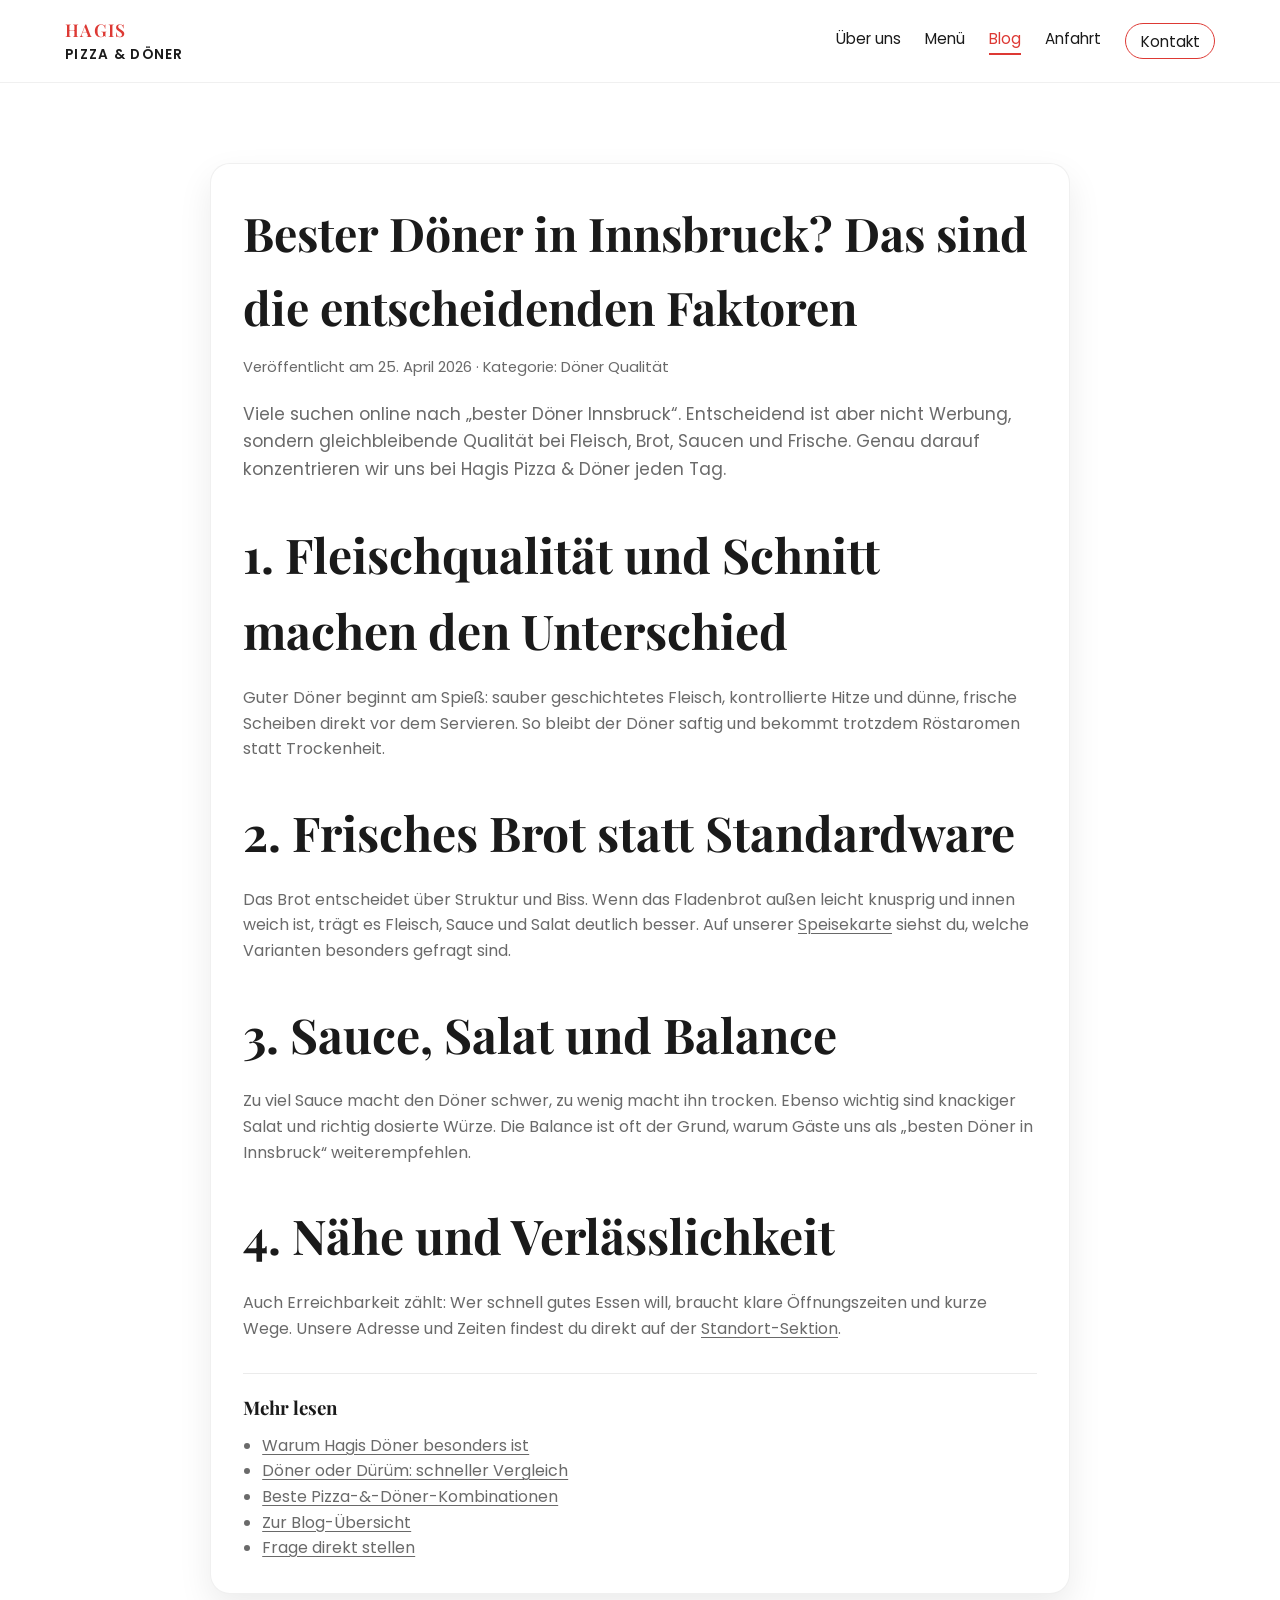
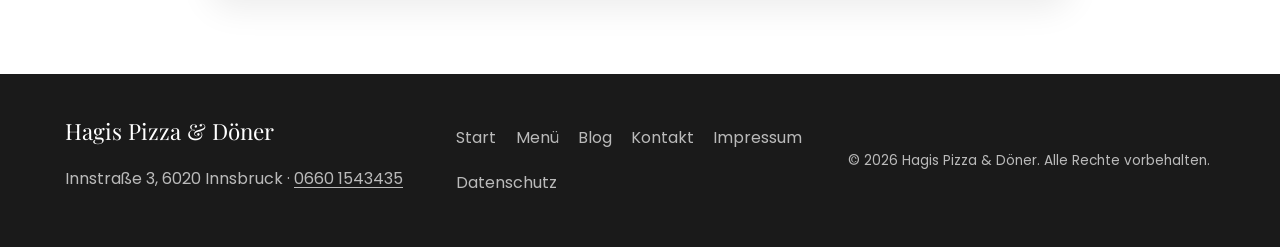
==== blog-bester-doener-innsbruck.html @ ea9c033f "blog adding" ====
<!DOCTYPE html>
<html lang="de">
<head>
    <meta charset="UTF-8">
    <meta name="viewport" content="width=device-width, initial-scale=1.0">
    <title>Bester Döner in Innsbruck? Darauf kommt es an | Hagis Blog</title>
    <meta name="description" content="Bester Döner in Innsbruck: Die wichtigsten Qualitätskriterien und warum viele Gäste Hagis Pizza &amp; Döner empfehlen.">
    <!-- Google tag (gtag.js) -->
    <script async src="https://www.googletagmanager.com/gtag/js?id=G-CBM5F1KNLP"></script>
    <script>
      window.dataLayer = window.dataLayer || [];
      function gtag(){dataLayer.push(arguments);}
      gtag('js', new Date());

      gtag('config', 'G-CBM5F1KNLP');
    </script>
    <script>
      document.documentElement.classList.add('js');
    </script>
    <link rel="preconnect" href="https://fonts.googleapis.com">
    <link rel="preconnect" href="https://fonts.gstatic.com" crossorigin>
    <link href="https://fonts.googleapis.com/css2?family=Playfair+Display:wght@500;700&family=Poppins:wght@300;400;500;600&display=swap" rel="stylesheet">
    <link rel="stylesheet" href="styles.css">
    <link rel="icon" type="image/svg+xml" href="favicon.svg">
    <script defer src="script.js"></script>
</head>
<body class="blog-page">
    <header class="site-header">
        <div class="container nav-wrapper">
            <a class="brand" href="index.html#hero">
                <span class="brand-primary">Hagis</span>
                <span class="brand-secondary">Pizza &amp; Döner</span>
            </a>
            <button class="nav-toggle" aria-label="Navigation umschalten" aria-expanded="false" aria-controls="primary-navigation">
                <span></span><span></span><span></span>
            </button>
            <nav id="primary-navigation" class="site-nav" aria-label="Hauptnavigation">
                <a href="index.html#about">Über uns</a>
                <a href="menu.html">Menü</a>
                <a href="blog.html" data-page="blog">Blog</a>
                <a href="index.html#location">Anfahrt</a>
                <a href="index.html#contact" class="nav-cta">Kontakt</a>
            </nav>
        </div>
    </header>

    <main>
        <section class="section">
            <div class="container">
                <article class="blog-article" data-reveal>
                    <h1>Bester Döner in Innsbruck? Das sind die entscheidenden Faktoren</h1>
                    <p class="blog-meta">Veröffentlicht am 25. April 2026 · Kategorie: Döner Qualität</p>
                    <p class="blog-lead">
                        Viele suchen online nach „bester Döner Innsbruck“. Entscheidend ist aber nicht Werbung,
                        sondern gleichbleibende Qualität bei Fleisch, Brot, Saucen und Frische. Genau darauf
                        konzentrieren wir uns bei Hagis Pizza &amp; Döner jeden Tag.
                    </p>

                    <h2>1. Fleischqualität und Schnitt machen den Unterschied</h2>
                    <p>
                        Guter Döner beginnt am Spieß: sauber geschichtetes Fleisch, kontrollierte Hitze und
                        dünne, frische Scheiben direkt vor dem Servieren. So bleibt der Döner saftig und bekommt
                        trotzdem Röstaromen statt Trockenheit.
                    </p>

                    <h2>2. Frisches Brot statt Standardware</h2>
                    <p>
                        Das Brot entscheidet über Struktur und Biss. Wenn das Fladenbrot außen leicht knusprig und
                        innen weich ist, trägt es Fleisch, Sauce und Salat deutlich besser. Auf unserer
                        <a href="menu.html">Speisekarte</a> siehst du, welche Varianten besonders gefragt sind.
                    </p>

                    <h2>3. Sauce, Salat und Balance</h2>
                    <p>
                        Zu viel Sauce macht den Döner schwer, zu wenig macht ihn trocken. Ebenso wichtig sind
                        knackiger Salat und richtig dosierte Würze. Die Balance ist oft der Grund, warum Gäste
                        uns als „besten Döner in Innsbruck“ weiterempfehlen.
                    </p>

                    <h2>4. Nähe und Verlässlichkeit</h2>
                    <p>
                        Auch Erreichbarkeit zählt: Wer schnell gutes Essen will, braucht klare Öffnungszeiten und
                        kurze Wege. Unsere Adresse und Zeiten findest du direkt auf der
                        <a href="index.html#location">Standort-Sektion</a>.
                    </p>

                    <div class="blog-inline-links">
                        <h3>Mehr lesen</h3>
                        <ul>
                            <li><a href="blog-warum-hagis-doener-besonders-ist.html">Warum Hagis Döner besonders ist</a></li>
                            <li><a href="blog-doener-oder-dueruem.html">Döner oder Dürüm: schneller Vergleich</a></li>
                            <li><a href="blog-pizza-doener-kombination.html">Beste Pizza-&amp;-Döner-Kombinationen</a></li>
                            <li><a href="blog.html">Zur Blog-Übersicht</a></li>
                            <li><a href="index.html#contact">Frage direkt stellen</a></li>
                        </ul>
                    </div>
                </article>
            </div>
        </section>
    </main>

    <footer class="site-footer">
        <div class="container footer-grid">
            <div>
                <p class="brand-footer">Hagis Pizza &amp; Döner</p>
                <p>Innstraße 3, 6020 Innsbruck · <a href="tel:+436601543435">0660 1543435</a></p>
            </div>
            <div class="footer-links">
                <a href="index.html#hero">Start</a>
                <a href="menu.html">Menü</a>
                <a href="blog.html">Blog</a>
                <a href="index.html#contact">Kontakt</a>
                <a href="impressum.html">Impressum</a>
                <a href="datenschutz.html">Datenschutz</a>
            </div>
            <div class="footer-meta">
                <p>© <span id="current-year"></span> Hagis Pizza &amp; Döner. Alle Rechte vorbehalten.</p>
            </div>
        </div>
    </footer>
</body>
</html>
---- styles.css ----
:root {
    --color-primary: #dd3934;
    --color-secondary: #f2b632;
    --color-dark: #1a1a1a;
    --color-neutral: #f5f3ef;
    --color-light: #ffffff;
    --color-muted: rgba(26, 26, 26, 0.65);
    --font-heading: "Playfair Display", serif;
    --font-body: "Poppins", sans-serif;
    --max-width: 1150px;
    scroll-behavior: smooth;
}

*,
*::before,
*::after {
    box-sizing: border-box;
}

body {
    margin: 0;
    font-family: var(--font-body);
    color: var(--color-dark);
    background-color: var(--color-light);
    line-height: 1.6;
}

img {
    max-width: 100%;
    display: block;
    height: auto;
    border-radius: 14px;
}

a {
    color: inherit;
    text-decoration: underline;
    text-underline-offset: 0.18em;
    text-decoration-thickness: 1.2px;
}

a:hover,
a:focus-visible {
    text-decoration-thickness: 2px;
}

:focus-visible {
    outline: 2px solid var(--color-secondary);
    outline-offset: 2px;
}

.brand,
.site-nav a,
.btn,
.menu-chip,
.contact-tile,
.footer-links a {
    text-decoration: none;
}

.container {
    width: min(92%, var(--max-width));
    margin: 0 auto;
}

.site-header {
    position: sticky;
    top: 0;
    z-index: 1000;
    background: rgba(255, 255, 255, 0.9);
    backdrop-filter: blur(12px);
    border-bottom: 1px solid rgba(0, 0, 0, 0.06);
}

.nav-wrapper {
    display: flex;
    align-items: center;
    justify-content: space-between;
    padding: 1rem 0;
}

.brand {
    display: flex;
    flex-direction: column;
    letter-spacing: 0.08em;
    font-weight: 600;
    text-transform: uppercase;
}

.brand-primary {
    font-size: 1.1rem;
    color: var(--color-primary);
    font-family: var(--font-heading);
}

.brand-secondary {
    font-size: 0.85rem;
    color: var(--color-dark);
}

.site-nav {
    display: flex;
    align-items: center;
    gap: 1.5rem;
    font-size: 0.95rem;
}

.site-nav a {
    position: relative;
    padding-bottom: 0.2rem;
}

.site-nav a::after {
    content: "";
    position: absolute;
    bottom: 0;
    left: 0;
    width: 100%;
    height: 2px;
    background: var(--color-primary);
    transform: scaleX(0);
    transform-origin: left;
    transition: transform 0.3s ease;
}

.site-nav a:hover::after,
.site-nav a:focus-visible::after {
    transform: scaleX(1);
}

.nav-cta {
    padding: 0.4rem 0.9rem;
    border: 1px solid var(--color-primary);
    border-radius: 999px;
    transition: background 0.3s ease, color 0.3s ease;
}

.nav-cta:hover,
.nav-cta:focus-visible {
    background: var(--color-primary);
    color: var(--color-light);
}

.nav-toggle {
    display: none;
    flex-direction: column;
    gap: 0.35rem;
    background: none;
    border: none;
    padding: 0.2rem;
    cursor: pointer;
}

.nav-toggle span {
    width: 1.5rem;
    height: 2px;
    background: var(--color-dark);
    transition: transform 0.3s ease, opacity 0.3s ease;
}

.nav-toggle.is-active span:nth-child(1) {
    transform: translateY(6px) rotate(45deg);
}

.nav-toggle.is-active span:nth-child(2) {
    opacity: 0;
}

.nav-toggle.is-active span:nth-child(3) {
    transform: translateY(-6px) rotate(-45deg);
}

.hero {
    position: relative;
    min-height: 90vh;
    display: flex;
    align-items: center;
    color: var(--color-light);
    background: linear-gradient(120deg, rgba(0, 0, 0, 0.5), rgba(221, 57, 52, 0.55)), url("https://images.unsplash.com/photo-1513104890138-7c749659a591?auto=format&fit=crop&w=1600&q=80") center/cover no-repeat;
}

.hero-overlay {
    position: absolute;
    inset: 0;
    background: radial-gradient(circle at 20% 20%, rgba(242, 182, 50, 0.35), transparent 45%), radial-gradient(circle at 80% 50%, rgba(0, 0, 0, 0.45), transparent 55%);
    z-index: 0;
}

.hero-content {
    position: relative;
    z-index: 1;
    max-width: 600px;
    padding: 7rem 0 6rem;
}

.hero-eyebrow {
    letter-spacing: 0.2em;
    text-transform: uppercase;
    font-size: 0.8rem;
    margin-bottom: 1.5rem;
    color: rgba(255, 255, 255, 0.8);
}

.hero h1 {
    font-family: var(--font-heading);
    font-size: clamp(2.8rem, 5vw, 4rem);
    line-height: 1.15;
    margin-bottom: 1.2rem;
}

.hero-subtitle {
    font-size: 1.05rem;
    margin-bottom: 2.2rem;
    color: rgba(255, 255, 255, 0.85);
}

.hero-actions {
    display: flex;
    flex-wrap: wrap;
    gap: 1rem;
}

.hero--menu {
    min-height: 70vh;
    background: linear-gradient(120deg, rgba(0, 0, 0, 0.55), rgba(221, 57, 52, 0.5)), url("https://images.unsplash.com/photo-1470337458703-46ad1756a187?auto=format&fit=crop&w=1600&q=80") center/cover no-repeat;
}

.btn {
    display: inline-flex;
    align-items: center;
    justify-content: center;
    font-weight: 600;
    border-radius: 999px;
    padding: 0.85rem 1.8rem;
    transition: transform 0.25s ease, box-shadow 0.25s ease, background 0.25s ease;
    cursor: pointer;
}

.btn-primary {
    background: var(--color-primary);
    color: var(--color-light);
    box-shadow: 0 16px 32px rgba(221, 57, 52, 0.28);
}

.btn-primary:hover,
.btn-primary:focus-visible {
    transform: translateY(-2px);
    box-shadow: 0 18px 36px rgba(221, 57, 52, 0.35);
}

.btn-secondary {
    background: rgba(255, 255, 255, 0.1);
    color: var(--color-light);
    border: 1px solid rgba(255, 255, 255, 0.4);
}

.btn-secondary:hover,
.btn-secondary:focus-visible {
    background: rgba(255, 255, 255, 0.2);
}

.btn-outline {
    border: 1px solid var(--color-primary);
    color: var(--color-primary);
    padding: 0.75rem 1.5rem;
}

.btn-outline:hover,
.btn-outline:focus-visible {
    background: var(--color-primary);
    color: var(--color-light);
}

.section {
    padding: 5rem 0;
}

[data-reveal] {
    opacity: 1;
    transform: none;
}

.js [data-reveal] {
    opacity: 0;
    transform: translateY(45px);
    transition: opacity 0.8s ease, transform 0.8s cubic-bezier(0.22, 0.61, 0.36, 1);
}

.js [data-reveal].is-visible {
    opacity: 1;
    transform: translateY(0);
}

.section h2 {
    font-family: var(--font-heading);
    font-size: clamp(2.2rem, 4vw, 3rem);
    margin-bottom: 1rem;
}

.section-intro {
    max-width: 620px;
    margin-bottom: 2.5rem;
    color: var(--color-muted);
}

.container.narrow {
    max-width: 720px;
    text-align: center;
}

.menu-page .site-nav a[data-page="menu"] {
    color: var(--color-primary);
}

.menu-page .site-nav a[data-page="menu"]::after {
    transform: scaleX(1);
}

.blog-page .site-nav a[data-page="blog"] {
    color: var(--color-primary);
}

.blog-page .site-nav a[data-page="blog"]::after {
    transform: scaleX(1);
}

.blog-teaser {
    background: linear-gradient(135deg, rgba(242, 182, 50, 0.1), rgba(221, 57, 52, 0.08));
}

.blog-grid {
    display: grid;
    gap: 1.5rem;
    grid-template-columns: repeat(auto-fit, minmax(240px, 1fr));
}

.blog-card {
    background: var(--color-light);
    border-radius: 18px;
    border: 1px solid rgba(0, 0, 0, 0.05);
    box-shadow: 0 12px 30px rgba(0, 0, 0, 0.08);
    padding: 1.5rem;
    display: grid;
    gap: 0.9rem;
    align-content: start;
}

.blog-card h2,
.blog-card h3 {
    margin: 0;
    font-family: var(--font-heading);
    font-size: 1.35rem;
    line-height: 1.25;
}

.blog-card p {
    margin: 0;
    color: var(--color-muted);
}

.blog-tag {
    margin: 0;
    font-size: 0.78rem;
    letter-spacing: 0.14em;
    text-transform: uppercase;
    color: var(--color-primary);
    font-weight: 600;
}

.blog-more-link {
    margin-top: 1.4rem;
    margin-bottom: 0;
    font-weight: 600;
}

.blog-hero {
    background: linear-gradient(135deg, rgba(26, 26, 26, 0.9), rgba(221, 57, 52, 0.84));
    color: var(--color-light);
    padding: 4rem 0 3.2rem;
}

.blog-hero h1 {
    margin: 0 0 0.9rem;
    font-family: var(--font-heading);
    font-size: clamp(2rem, 4vw, 3.2rem);
}

.blog-hero p {
    max-width: 760px;
    color: rgba(255, 255, 255, 0.86);
    margin: 0;
}

.blog-article {
    max-width: 860px;
    margin: 0 auto;
    background: var(--color-light);
    border: 1px solid rgba(0, 0, 0, 0.06);
    border-radius: 20px;
    box-shadow: 0 14px 34px rgba(0, 0, 0, 0.08);
    padding: 2rem;
}

.blog-article h1 {
    margin: 0;
    font-family: var(--font-heading);
    font-size: clamp(2rem, 4vw, 2.9rem);
}

.blog-meta {
    margin: 0.75rem 0 1.3rem;
    color: var(--color-muted);
    font-size: 0.92rem;
}

.blog-lead {
    font-size: 1.08rem;
    color: var(--color-dark);
}

.blog-article h2 {
    margin-top: 2rem;
    margin-bottom: 0.6rem;
    font-family: var(--font-heading);
}

.blog-article p,
.blog-article li {
    color: var(--color-muted);
}

.blog-article ul {
    margin: 0.8rem 0 0;
    padding-left: 1.2rem;
}

.blog-inline-links {
    margin-top: 2rem;
    padding-top: 1.2rem;
    border-top: 1px solid rgba(0, 0, 0, 0.08);
}

.blog-inline-links h3 {
    margin: 0 0 0.6rem;
    font-family: var(--font-heading);
}

.blog-inline-links ul {
    margin: 0;
}

.menu-controls {
    background: var(--color-light);
    border-bottom: 1px solid rgba(0, 0, 0, 0.05);
    padding: 2.5rem 0 0.5rem;
}

.menu-controls .container {
    display: flex;
    flex-direction: column;
    gap: 1.4rem;
}

.menu-search {
    position: relative;
    display: flex;
    align-items: center;
    background: var(--color-light);
    border: 1px solid rgba(0, 0, 0, 0.08);
    border-radius: 18px;
    padding: 0.75rem 1rem 0.75rem 3.25rem;
    box-shadow: 0 12px 32px rgba(0, 0, 0, 0.05);
}

.menu-search-icon {
    position: absolute;
    left: 1.2rem;
    font-size: 1.1rem;
    opacity: 0.7;
}

.menu-search input {
    width: 100%;
    border: none;
    background: transparent;
    font-size: 1rem;
    font-family: inherit;
    outline: none;
    color: var(--color-dark);
}

.menu-search input::placeholder {
    color: rgba(0, 0, 0, 0.45);
}

.menu-chips {
    display: flex;
    gap: 0.8rem;
    flex-wrap: wrap;
}

.menu-chip {
    border: 1px solid rgba(0, 0, 0, 0.08);
    background: var(--color-light);
    border-radius: 999px;
    padding: 0.55rem 1.4rem;
    font-weight: 500;
    font-family: inherit;
    cursor: pointer;
    display: inline-flex;
    align-items: center;
    gap: 0.45rem;
    transition: background 0.25s ease, box-shadow 0.25s ease, transform 0.2s ease, color 0.25s ease;
}

.menu-chip:hover,
.menu-chip:focus-visible {
    transform: translateY(-1px);
    box-shadow: 0 10px 26px rgba(0, 0, 0, 0.08);
}

.menu-chip.is-active {
    background: linear-gradient(135deg, #ff8555, #dd3934);
    color: var(--color-light);
    box-shadow: 0 14px 34px rgba(221, 57, 52, 0.28);
    border-color: transparent;
}

.menu-chip.is-active:hover,
.menu-chip.is-active:focus-visible {
    box-shadow: 0 16px 38px rgba(221, 57, 52, 0.34);
}

.menu-grid {
    display: grid;
    gap: 2rem;
    grid-template-columns: repeat(auto-fit, minmax(280px, 1fr));
}

.menu-category {
    background: var(--color-light);
    border-radius: 22px;
    padding: 2.2rem 2rem;
    box-shadow: 0 18px 48px rgba(0, 0, 0, 0.08);
    border: 1px solid rgba(0, 0, 0, 0.05);
}

.menu-category h2 {
    margin-bottom: 1rem;
}

.menu-category-note {
    color: var(--color-muted);
    font-size: 0.9rem;
    margin: 0 0 1.5rem;
}

.menu-list {
    list-style: none;
    margin: 0;
    padding: 0;
    display: grid;
    gap: 1rem;
}

.menu-item {
    display: flex;
    align-items: flex-start;
    justify-content: space-between;
    gap: 1.2rem;
    border-bottom: 1px solid rgba(0, 0, 0, 0.06);
    padding-bottom: 1rem;
}

.menu-item:last-child {
    border-bottom: none;
    padding-bottom: 0;
}

.menu-item-name {
    font-weight: 600;
}

.menu-item-desc {
    margin: 0.35rem 0 0;
    color: var(--color-muted);
    font-size: 0.9rem;
}

.menu-item-price {
    font-weight: 600;
    white-space: nowrap;
    color: var(--color-primary);
}

.menu-subcategory {
    margin-top: 1.8rem;
}

.menu-subcategory h3 {
    font-size: 1.05rem;
    margin: 0 0 0.9rem;
    color: var(--color-dark);
}

.menu-subcategory .menu-list {
    gap: 0.8rem;
}

.menu-subcategory .menu-item {
    padding-bottom: 0.6rem;
}

.menu-empty {
    margin-top: 3rem;
    text-align: center;
    color: var(--color-muted);
    font-size: 0.95rem;
    display: none;
}

.menu-cta {
    background: linear-gradient(135deg, rgba(221, 57, 52, 0.08), rgba(26, 26, 26, 0.82));
    color: var(--color-light);
    padding: 4.5rem 0;
}

.menu-cta-inner {
    max-width: 680px;
    margin: 0 auto;
    text-align: center;
}

.menu-cta-inner h2 {
    color: var(--color-light);
    margin-bottom: 1rem;
}

.menu-cta-inner p {
    color: rgba(255, 255, 255, 0.85);
    margin-bottom: 2rem;
}

.section-grid {
    display: grid;
    gap: 3rem;
    grid-template-columns: repeat(auto-fit, minmax(300px, 1fr));
    align-items: center;
}

.section-media {
    position: relative;
    display: grid;
    gap: 1.8rem;
}

.media-card {
    overflow: hidden;
    border-radius: 18px;
    box-shadow: 0 18px 42px rgba(0, 0, 0, 0.12);
}

.media-card img {
    transition: transform 0.6s ease;
}

.media-card:hover img {
    transform: scale(1.06);
}

.media-card--offset {
    max-width: 320px;
    justify-self: end;
    transform: translateY(-40px);
}

.highlight-list {
    list-style: none;
    padding: 0;
    margin: 2rem 0 0;
    display: grid;
    gap: 0.75rem;
}

.highlight-list li {
    padding-left: 1.8rem;
    background: url("data:image/svg+xml,%3Csvg viewBox='0 0 24 24' fill='%23dd3934' xmlns='http://www.w3.org/2000/svg'%3E%3Cpath d='M20.285 2.859a1.3 1.3 0 0 1 1.838 1.838l-11.2 11.2a1.3 1.3 0 0 1-1.838 0l-6.208-6.21a1.3 1.3 0 1 1 1.838-1.837l5.289 5.288z'/%3E%3C/svg%3E") no-repeat left center/18px;
}

.menu {
    background: var(--color-neutral);
}

.card-grid {
    display: grid;
    gap: 1.8rem;
    grid-template-columns: repeat(auto-fit, minmax(260px, 1fr));
}

.menu-card {
    background: var(--color-light);
    border-radius: 18px;
    padding: 2rem 1.8rem;
    box-shadow: 0 15px 36px rgba(0, 0, 0, 0.08);
    border: 1px solid rgba(0, 0, 0, 0.04);
    transition: transform 0.3s ease, box-shadow 0.3s ease;
}

.menu-card h3 {
    font-family: var(--font-heading);
    margin-bottom: 0.6rem;
}

.menu-card p {
    color: var(--color-muted);
    margin-bottom: 1.2rem;
}

.menu-card .price {
    font-weight: 600;
    color: var(--color-primary);
}

.menu-card:hover {
    transform: translateY(-6px);
    box-shadow: 0 22px 48px rgba(0, 0, 0, 0.1);
}

.menu-footer {
    margin-top: 3rem;
    display: flex;
    flex-wrap: wrap;
    gap: 1rem;
    align-items: center;
}

.gallery #curator-feed-default-feed-layout {
    min-height: 420px;
}

.reviews {
    background: var(--color-neutral);
}

.reviews-widget {
    min-height: 320px;
    padding: 1rem;
    border-radius: 22px;
    border: 1px solid rgba(0, 0, 0, 0.06);
    background: var(--color-light);
    box-shadow: 0 20px 44px rgba(0, 0, 0, 0.08);
}

.location {
    background: linear-gradient(135deg, rgba(242, 182, 50, 0.12), rgba(221, 57, 52, 0.12));
}

.info-block {
    margin-bottom: 2rem;
}

.info-block h3 {
    font-size: 1.1rem;
    margin-bottom: 0.5rem;
    font-weight: 600;
}

.info-block ul {
    list-style: none;
    padding: 0;
    margin: 0;
    color: var(--color-muted);
}

.map-wrapper {
    aspect-ratio: 4 / 3;
    min-height: 420px;
    border-radius: 22px;
    overflow: hidden;
    box-shadow: 0 20px 40px rgba(0, 0, 0, 0.15);
}

.map-wrapper iframe {
    display: block;
    border: 0;
    width: 100%;
    height: 100%;
    min-height: 420px;
}

.contact {
    background: var(--color-dark);
    color: var(--color-light);
}

.contact-grid {
    display: grid;
    gap: 3rem;
    grid-template-columns: repeat(auto-fit, minmax(320px, 1fr));
    align-items: start;
}

.contact-details {
    display: grid;
    gap: 1rem;
    margin-top: 2rem;
}

.contact-tile {
    display: flex;
    align-items: center;
    gap: 1rem;
    padding: 1.2rem 1.4rem;
    border-radius: 16px;
    background: rgba(255, 255, 255, 0.05);
    transition: transform 0.3s ease, background 0.3s ease;
}

.contact-tile:hover,
.contact-tile:focus-visible {
    transform: translateY(-3px);
    background: rgba(255, 255, 255, 0.1);
}

.contact-icon {
    font-size: 1.6rem;
}

.contact-form {
    display: grid;
    gap: 0.9rem;
    background: rgba(255, 255, 255, 0.08);
    padding: 2rem;
    border-radius: 20px;
    box-shadow: 0 20px 48px rgba(0, 0, 0, 0.25);
}

.contact-form label {
    font-weight: 500;
}

.form-meta a {
    color: #fff;
    text-decoration-thickness: 1.5px;
}

.contact-form input,
.contact-form textarea {
    width: 100%;
    padding: 0.85rem 1rem;
    border-radius: 12px;
    border: none;
    font-size: 1rem;
    font-family: inherit;
    background: rgba(255, 255, 255, 0.9);
}

.contact-form input:focus,
.contact-form textarea:focus {
    outline: 2px solid var(--color-secondary);
}

.contact-form button {
    border: none;
}

.form-meta {
    font-size: 0.75rem;
    color: rgba(255, 255, 255, 0.7);
    margin-top: 0.5rem;
}

.site-footer {
    background: var(--color-dark);
    color: rgba(255, 255, 255, 0.7);
    padding: 2.5rem 0;
}

.footer-grid {
    display: grid;
    gap: 1.5rem;
    grid-template-columns: repeat(auto-fit, minmax(220px, 1fr));
    align-items: center;
}

.brand-footer {
    font-family: var(--font-heading);
    font-size: 1.4rem;
    color: var(--color-light);
    margin: 0;
}

.footer-links {
    display: flex;
    gap: 1.2rem;
    flex-wrap: wrap;
}

.footer-meta {
    font-size: 0.85rem;
}

.legal-page .site-header {
    position: static;
}

.legal-page .section {
    padding-top: 3.5rem;
}

.legal-content {
    max-width: 860px;
    margin: 0 auto;
    padding: 2rem;
    border-radius: 20px;
    background: var(--color-light);
    border: 1px solid rgba(0, 0, 0, 0.06);
    box-shadow: 0 14px 34px rgba(0, 0, 0, 0.07);
}

.legal-content h1 {
    margin-top: 0;
    margin-bottom: 0.4rem;
    font-family: var(--font-heading);
    font-size: clamp(2rem, 4vw, 2.8rem);
}

.legal-content h2 {
    margin-top: 2rem;
    margin-bottom: 0.7rem;
    font-family: var(--font-heading);
}

.legal-content p,
.legal-content li {
    color: var(--color-muted);
}

.legal-content ul {
    margin: 0.8rem 0 0;
    padding-left: 1.2rem;
}

.legal-updated {
    color: var(--color-muted);
    font-size: 0.95rem;
    margin: 0 0 1.6rem;
}

@media (max-width: 900px) {
    .site-nav {
        position: absolute;
        top: 100%;
        right: 0;
        background: rgba(255, 255, 255, 0.96);
        backdrop-filter: blur(10px);
        flex-direction: column;
        align-items: flex-start;
        padding: 1.5rem;
        border-radius: 16px;
        gap: 1rem;
        margin-top: 0.8rem;
        box-shadow: 0 18px 40px rgba(0, 0, 0, 0.08);
        transform: translateY(-20px);
        opacity: 0;
        pointer-events: none;
        transition: opacity 0.3s ease, transform 0.3s ease;
    }

    .site-nav.is-open {
        opacity: 1;
        transform: translateY(0);
        pointer-events: auto;
    }

    .nav-toggle {
        display: flex;
    }

    .media-card--offset {
        transform: translateY(0);
        justify-self: stretch;
    }
}

@media (max-width: 640px) {
    .menu-controls .container {
        gap: 1rem;
    }

    .menu-chips {
        gap: 0.6rem;
    }

    .menu-chip {
        width: calc(50% - 0.4rem);
        justify-content: center;
    }

    .menu-chip.is-active {
        transform: none;
    }

    .menu-search {
        padding: 0.65rem 0.8rem 0.65rem 3rem;
    }

    .menu-grid {
        grid-template-columns: 1fr;
    }

    .menu-item {
        flex-direction: column;
        align-items: flex-start;
    }

    .menu-item-price {
        margin-top: 0.3rem;
    }

    .hero {
        min-height: 80vh;
    }

    .hero-actions {
        flex-direction: column;
        align-items: flex-start;
    }

    .section {
        padding: 4rem 0;
    }

    .contact-form {
        padding: 1.5rem;
    }

    .footer-links {
        justify-content: flex-start;
    }

    .map-wrapper,
    .map-wrapper iframe {
        min-height: 320px;
    }

    .reviews-widget {
        min-height: 260px;
        padding: 0.75rem;
    }

    .legal-content {
        padding: 1.25rem;
    }

    .blog-card {
        padding: 1.15rem;
    }

    .blog-hero {
        padding: 3rem 0 2.2rem;
    }

    .blog-article {
        padding: 1.25rem;
    }
}

@media (prefers-reduced-motion: reduce) {
    :root {
        scroll-behavior: auto;
    }

    *,
    *::before,
    *::after {
        animation-duration: 0.01ms !important;
        animation-iteration-count: 1 !important;
        transition-duration: 0.01ms !important;
        scroll-behavior: auto !important;
    }

    .js [data-reveal] {
        opacity: 1;
        transform: none;
    }
}
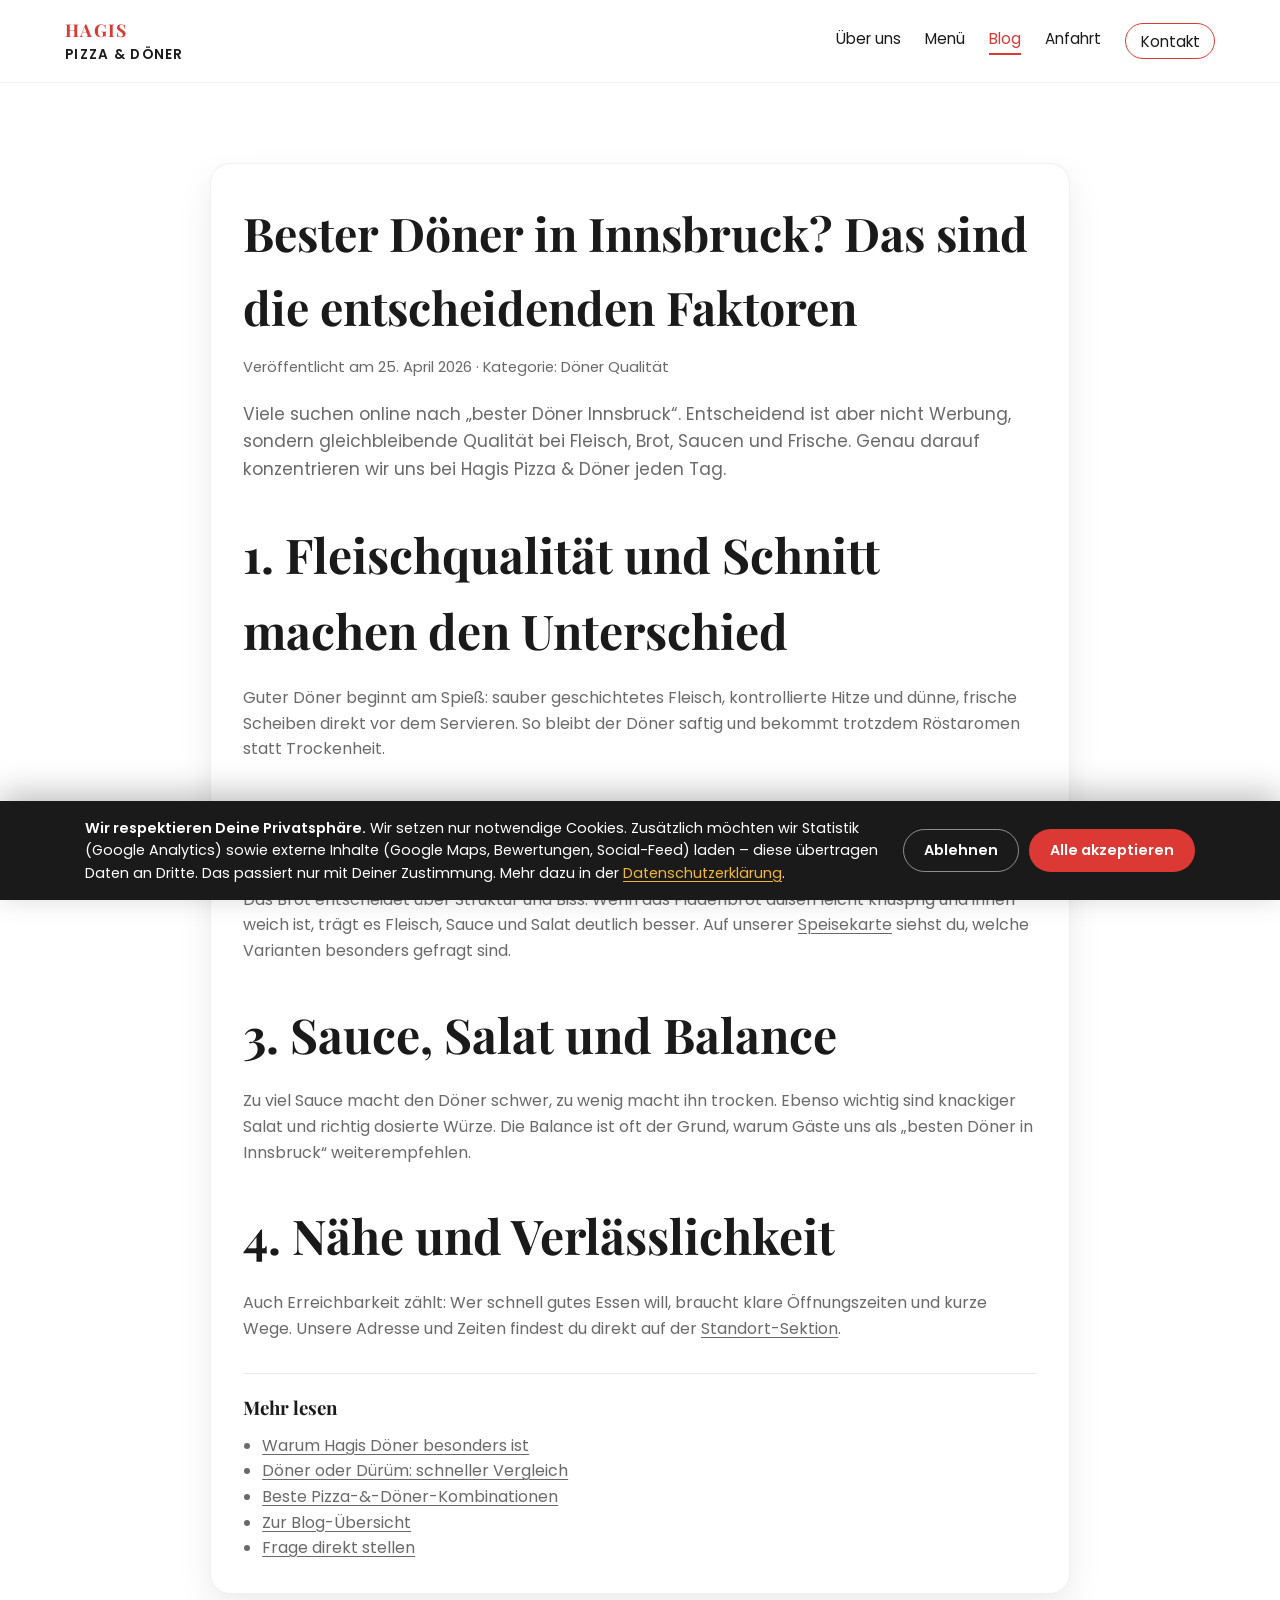
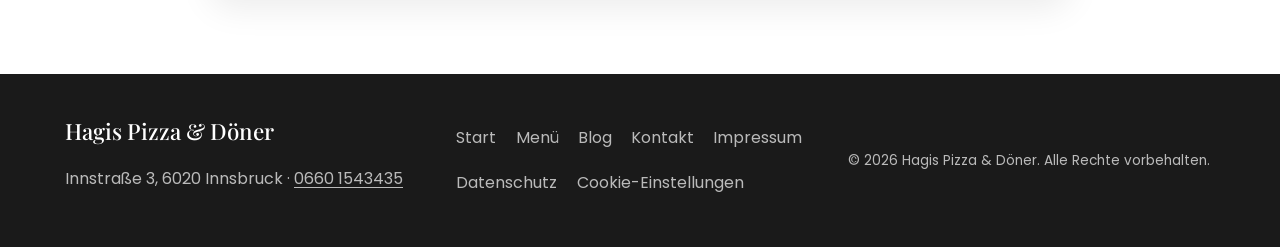
==== commit 454cc1f9: "SEO/GEO, DSGVO-Consent & Self-Hosting für Umzug auf hagisdöner.at - Domain überall von netlify.app a" ====
--- a/blog-bester-doener-innsbruck.html
+++ b/blog-bester-doener-innsbruck.html
@@ -1,25 +1,51 @@
 <!DOCTYPE html>
-<html lang="de">
+<html lang="de-AT">
 <head>
     <meta charset="UTF-8">
     <meta name="viewport" content="width=device-width, initial-scale=1.0">
     <title>Bester Döner in Innsbruck? Darauf kommt es an | Hagis Blog</title>
     <meta name="description" content="Bester Döner in Innsbruck: Die wichtigsten Qualitätskriterien und warum viele Gäste Hagis Pizza &amp; Döner empfehlen.">
-    <!-- Google tag (gtag.js) -->
-    <script async src="https://www.googletagmanager.com/gtag/js?id=G-CBM5F1KNLP"></script>
-    <script>
-      window.dataLayer = window.dataLayer || [];
-      function gtag(){dataLayer.push(arguments);}
-      gtag('js', new Date());
-
-      gtag('config', 'G-CBM5F1KNLP');
+    <link rel="canonical" href="https://xn--hagisdner-57a.at/blog-bester-doener-innsbruck.html">
+    <meta name="robots" content="index, follow">
+    <meta property="og:site_name" content="Hagis Pizza &amp; Döner">
+    <meta property="og:type" content="article">
+    <meta property="og:locale" content="de_AT">
+    <meta property="og:title" content="Bester Döner in Innsbruck? Darauf kommt es an">
+    <meta property="og:description" content="Bester Döner in Innsbruck: Die wichtigsten Qualitätskriterien und warum viele Gäste Hagis Pizza &amp; Döner empfehlen.">
+    <meta property="og:url" content="https://xn--hagisdner-57a.at/blog-bester-doener-innsbruck.html">
+    <meta property="og:image" content="https://xn--hagisdner-57a.at/og-image.jpg">
+    <meta property="article:published_time" content="2026-04-25">
+    <meta property="article:modified_time" content="2026-08-25">
+    <meta name="twitter:card" content="summary_large_image">
+    <script type="application/ld+json">
+      {
+        "@context": "https://schema.org",
+        "@type": "BlogPosting",
+        "headline": "Bester Döner in Innsbruck? Das sind die entscheidenden Faktoren",
+        "description": "Bester Döner in Innsbruck: Die wichtigsten Qualitätskriterien und warum viele Gäste Hagis Pizza & Döner empfehlen.",
+        "url": "https://xn--hagisdner-57a.at/blog-bester-doener-innsbruck.html",
+        "mainEntityOfPage": "https://xn--hagisdner-57a.at/blog-bester-doener-innsbruck.html",
+        "datePublished": "2026-04-25",
+        "dateModified": "2026-08-25",
+        "inLanguage": "de-AT",
+        "articleSection": "Döner Qualität",
+        "image": "https://xn--hagisdner-57a.at/og-image.jpg",
+        "author": { "@type": "Organization", "name": "Hagis Pizza & Döner" },
+        "publisher": {
+          "@type": "Restaurant",
+          "name": "Hagis Pizza & Döner",
+          "@id": "https://xn--hagisdner-57a.at/#restaurant",
+          "logo": { "@type": "ImageObject", "url": "https://xn--hagisdner-57a.at/favicon.svg" }
+        },
+        "isPartOf": { "@type": "Blog", "name": "Hagis Blog", "url": "https://xn--hagisdner-57a.at/blog.html" }
+      }
     </script>
+    <!-- Cookies/Dienste erst nach Zustimmung (DSGVO) -->
+    <script defer src="consent.js"></script>
     <script>
       document.documentElement.classList.add('js');
     </script>
-    <link rel="preconnect" href="https://fonts.googleapis.com">
-    <link rel="preconnect" href="https://fonts.gstatic.com" crossorigin>
-    <link href="https://fonts.googleapis.com/css2?family=Playfair+Display:wght@500;700&family=Poppins:wght@300;400;500;600&display=swap" rel="stylesheet">
+    <link rel="stylesheet" href="fonts.css">
     <link rel="stylesheet" href="styles.css">
     <link rel="icon" type="image/svg+xml" href="favicon.svg">
     <script defer src="script.js"></script>
@@ -27,7 +53,7 @@
 <body class="blog-page">
     <header class="site-header">
         <div class="container nav-wrapper">
-            <a class="brand" href="index.html#hero">
+            <a class="brand" href="/#hero">
                 <span class="brand-primary">Hagis</span>
                 <span class="brand-secondary">Pizza &amp; Döner</span>
             </a>
@@ -35,11 +61,11 @@
                 <span></span><span></span><span></span>
             </button>
             <nav id="primary-navigation" class="site-nav" aria-label="Hauptnavigation">
-                <a href="index.html#about">Über uns</a>
+                <a href="/#about">Über uns</a>
                 <a href="menu.html">Menü</a>
                 <a href="blog.html" data-page="blog">Blog</a>
-                <a href="index.html#location">Anfahrt</a>
-                <a href="index.html#contact" class="nav-cta">Kontakt</a>
+                <a href="/#location">Anfahrt</a>
+                <a href="/#contact" class="nav-cta">Kontakt</a>
             </nav>
         </div>
     </header>
@@ -81,7 +107,7 @@
                     <p>
                         Auch Erreichbarkeit zählt: Wer schnell gutes Essen will, braucht klare Öffnungszeiten und
                         kurze Wege. Unsere Adresse und Zeiten findest du direkt auf der
-                        <a href="index.html#location">Standort-Sektion</a>.
+                        <a href="/#location">Standort-Sektion</a>.
                     </p>
 
                     <div class="blog-inline-links">
@@ -91,7 +117,7 @@
                             <li><a href="blog-doener-oder-dueruem.html">Döner oder Dürüm: schneller Vergleich</a></li>
                             <li><a href="blog-pizza-doener-kombination.html">Beste Pizza-&amp;-Döner-Kombinationen</a></li>
                             <li><a href="blog.html">Zur Blog-Übersicht</a></li>
-                            <li><a href="index.html#contact">Frage direkt stellen</a></li>
+                            <li><a href="/#contact">Frage direkt stellen</a></li>
                         </ul>
                     </div>
                 </article>
@@ -106,12 +132,13 @@
                 <p>Innstraße 3, 6020 Innsbruck · <a href="tel:+436601543435">0660 1543435</a></p>
             </div>
             <div class="footer-links">
-                <a href="index.html#hero">Start</a>
+                <a href="/#hero">Start</a>
                 <a href="menu.html">Menü</a>
                 <a href="blog.html">Blog</a>
-                <a href="index.html#contact">Kontakt</a>
+                <a href="/#contact">Kontakt</a>
                 <a href="impressum.html">Impressum</a>
                 <a href="datenschutz.html">Datenschutz</a>
+                <a href="#" class="js-consent-settings">Cookie-Einstellungen</a>
             </div>
             <div class="footer-meta">
                 <p>© <span id="current-year"></span> Hagis Pizza &amp; Döner. Alle Rechte vorbehalten.</p>
--- a/fonts.css
+++ b/fonts.css
@@ -0,0 +1,121 @@
+/* Selbst gehostete Schriften – kein Abruf von Google (DSGVO) */
+
+/* Playfair Display 500 · latin-ext */
+@font-face {
+  font-family: 'Playfair Display';
+  font-style: normal;
+  font-weight: 500;
+  font-display: swap;
+  src: url(fonts/playfair-display-500-latin-ext.woff2) format('woff2');
+  unicode-range: U+0100-02BA, U+02BD-02C5, U+02C7-02CC, U+02CE-02D7, U+02DD-02FF, U+0304, U+0308, U+0329, U+1D00-1DBF, U+1E00-1E9F, U+1EF2-1EFF, U+2020, U+20A0-20AB, U+20AD-20C0, U+2113, U+2C60-2C7F, U+A720-A7FF;
+}
+
+/* Playfair Display 500 · latin */
+@font-face {
+  font-family: 'Playfair Display';
+  font-style: normal;
+  font-weight: 500;
+  font-display: swap;
+  src: url(fonts/playfair-display-500-latin.woff2) format('woff2');
+  unicode-range: U+0000-00FF, U+0131, U+0152-0153, U+02BB-02BC, U+02C6, U+02DA, U+02DC, U+0304, U+0308, U+0329, U+2000-206F, U+20AC, U+2122, U+2191, U+2193, U+2212, U+2215, U+FEFF, U+FFFD;
+}
+
+/* Playfair Display 700 · latin-ext */
+@font-face {
+  font-family: 'Playfair Display';
+  font-style: normal;
+  font-weight: 700;
+  font-display: swap;
+  src: url(fonts/playfair-display-700-latin-ext.woff2) format('woff2');
+  unicode-range: U+0100-02BA, U+02BD-02C5, U+02C7-02CC, U+02CE-02D7, U+02DD-02FF, U+0304, U+0308, U+0329, U+1D00-1DBF, U+1E00-1E9F, U+1EF2-1EFF, U+2020, U+20A0-20AB, U+20AD-20C0, U+2113, U+2C60-2C7F, U+A720-A7FF;
+}
+
+/* Playfair Display 700 · latin */
+@font-face {
+  font-family: 'Playfair Display';
+  font-style: normal;
+  font-weight: 700;
+  font-display: swap;
+  src: url(fonts/playfair-display-700-latin.woff2) format('woff2');
+  unicode-range: U+0000-00FF, U+0131, U+0152-0153, U+02BB-02BC, U+02C6, U+02DA, U+02DC, U+0304, U+0308, U+0329, U+2000-206F, U+20AC, U+2122, U+2191, U+2193, U+2212, U+2215, U+FEFF, U+FFFD;
+}
+
+/* Poppins 300 · latin-ext */
+@font-face {
+  font-family: 'Poppins';
+  font-style: normal;
+  font-weight: 300;
+  font-display: swap;
+  src: url(fonts/poppins-300-latin-ext.woff2) format('woff2');
+  unicode-range: U+0100-02BA, U+02BD-02C5, U+02C7-02CC, U+02CE-02D7, U+02DD-02FF, U+0304, U+0308, U+0329, U+1D00-1DBF, U+1E00-1E9F, U+1EF2-1EFF, U+2020, U+20A0-20AB, U+20AD-20C0, U+2113, U+2C60-2C7F, U+A720-A7FF;
+}
+
+/* Poppins 300 · latin */
+@font-face {
+  font-family: 'Poppins';
+  font-style: normal;
+  font-weight: 300;
+  font-display: swap;
+  src: url(fonts/poppins-300-latin.woff2) format('woff2');
+  unicode-range: U+0000-00FF, U+0131, U+0152-0153, U+02BB-02BC, U+02C6, U+02DA, U+02DC, U+0304, U+0308, U+0329, U+2000-206F, U+20AC, U+2122, U+2191, U+2193, U+2212, U+2215, U+FEFF, U+FFFD;
+}
+
+/* Poppins 400 · latin-ext */
+@font-face {
+  font-family: 'Poppins';
+  font-style: normal;
+  font-weight: 400;
+  font-display: swap;
+  src: url(fonts/poppins-400-latin-ext.woff2) format('woff2');
+  unicode-range: U+0100-02BA, U+02BD-02C5, U+02C7-02CC, U+02CE-02D7, U+02DD-02FF, U+0304, U+0308, U+0329, U+1D00-1DBF, U+1E00-1E9F, U+1EF2-1EFF, U+2020, U+20A0-20AB, U+20AD-20C0, U+2113, U+2C60-2C7F, U+A720-A7FF;
+}
+
+/* Poppins 400 · latin */
+@font-face {
+  font-family: 'Poppins';
+  font-style: normal;
+  font-weight: 400;
+  font-display: swap;
+  src: url(fonts/poppins-400-latin.woff2) format('woff2');
+  unicode-range: U+0000-00FF, U+0131, U+0152-0153, U+02BB-02BC, U+02C6, U+02DA, U+02DC, U+0304, U+0308, U+0329, U+2000-206F, U+20AC, U+2122, U+2191, U+2193, U+2212, U+2215, U+FEFF, U+FFFD;
+}
+
+/* Poppins 500 · latin-ext */
+@font-face {
+  font-family: 'Poppins';
+  font-style: normal;
+  font-weight: 500;
+  font-display: swap;
+  src: url(fonts/poppins-500-latin-ext.woff2) format('woff2');
+  unicode-range: U+0100-02BA, U+02BD-02C5, U+02C7-02CC, U+02CE-02D7, U+02DD-02FF, U+0304, U+0308, U+0329, U+1D00-1DBF, U+1E00-1E9F, U+1EF2-1EFF, U+2020, U+20A0-20AB, U+20AD-20C0, U+2113, U+2C60-2C7F, U+A720-A7FF;
+}
+
+/* Poppins 500 · latin */
+@font-face {
+  font-family: 'Poppins';
+  font-style: normal;
+  font-weight: 500;
+  font-display: swap;
+  src: url(fonts/poppins-500-latin.woff2) format('woff2');
+  unicode-range: U+0000-00FF, U+0131, U+0152-0153, U+02BB-02BC, U+02C6, U+02DA, U+02DC, U+0304, U+0308, U+0329, U+2000-206F, U+20AC, U+2122, U+2191, U+2193, U+2212, U+2215, U+FEFF, U+FFFD;
+}
+
+/* Poppins 600 · latin-ext */
+@font-face {
+  font-family: 'Poppins';
+  font-style: normal;
+  font-weight: 600;
+  font-display: swap;
+  src: url(fonts/poppins-600-latin-ext.woff2) format('woff2');
+  unicode-range: U+0100-02BA, U+02BD-02C5, U+02C7-02CC, U+02CE-02D7, U+02DD-02FF, U+0304, U+0308, U+0329, U+1D00-1DBF, U+1E00-1E9F, U+1EF2-1EFF, U+2020, U+20A0-20AB, U+20AD-20C0, U+2113, U+2C60-2C7F, U+A720-A7FF;
+}
+
+/* Poppins 600 · latin */
+@font-face {
+  font-family: 'Poppins';
+  font-style: normal;
+  font-weight: 600;
+  font-display: swap;
+  src: url(fonts/poppins-600-latin.woff2) format('woff2');
+  unicode-range: U+0000-00FF, U+0131, U+0152-0153, U+02BB-02BC, U+02C6, U+02DA, U+02DC, U+0304, U+0308, U+0329, U+2000-206F, U+20AC, U+2122, U+2191, U+2193, U+2212, U+2215, U+FEFF, U+FFFD;
+}
--- a/styles.css
+++ b/styles.css
@@ -176,7 +176,7 @@
     display: flex;
     align-items: center;
     color: var(--color-light);
-    background: linear-gradient(120deg, rgba(0, 0, 0, 0.5), rgba(221, 57, 52, 0.55)), url("https://images.unsplash.com/photo-1513104890138-7c749659a591?auto=format&fit=crop&w=1600&q=80") center/cover no-repeat;
+    background: linear-gradient(120deg, rgba(0, 0, 0, 0.5), rgba(221, 57, 52, 0.55)), url("images/hero-bg.jpg") center/cover no-repeat;
 }
 
 .hero-overlay {
@@ -222,7 +222,7 @@
 
 .hero--menu {
     min-height: 70vh;
-    background: linear-gradient(120deg, rgba(0, 0, 0, 0.55), rgba(221, 57, 52, 0.5)), url("https://images.unsplash.com/photo-1470337458703-46ad1756a187?auto=format&fit=crop&w=1600&q=80") center/cover no-repeat;
+    background: linear-gradient(120deg, rgba(0, 0, 0, 0.55), rgba(221, 57, 52, 0.5)), url("images/menu-hero-bg.jpg") center/cover no-repeat;
 }
 
 .btn {
@@ -308,6 +308,12 @@
     text-align: center;
 }
 
+.menu-intro-links {
+    margin: 1rem 0 0;
+    color: var(--color-muted);
+    font-size: 0.95rem;
+}
+
 .menu-page .site-nav a[data-page="menu"] {
     color: var(--color-primary);
 }
@@ -447,6 +453,58 @@
 
 .blog-inline-links ul {
     margin: 0;
+}
+
+.blog-faq-section {
+    background: linear-gradient(135deg, rgba(242, 182, 50, 0.12), rgba(221, 57, 52, 0.08));
+}
+
+.blog-faq-grid {
+    display: grid;
+    gap: 0.9rem;
+    max-width: 920px;
+}
+
+.blog-faq-item {
+    border: 1px solid rgba(0, 0, 0, 0.08);
+    border-radius: 16px;
+    background: var(--color-light);
+    box-shadow: 0 10px 24px rgba(0, 0, 0, 0.06);
+    overflow: hidden;
+}
+
+.blog-faq-item summary {
+    list-style: none;
+    cursor: pointer;
+    font-weight: 600;
+    padding: 1rem 1.2rem;
+    color: var(--color-dark);
+}
+
+.blog-faq-item summary::-webkit-details-marker {
+    display: none;
+}
+
+.blog-faq-item summary::after {
+    content: "+";
+    float: right;
+    font-size: 1.1rem;
+    line-height: 1;
+    color: var(--color-primary);
+}
+
+.blog-faq-item[open] summary::after {
+    content: "−";
+}
+
+.blog-faq-item p {
+    margin: 0;
+    padding: 0 1.2rem 1rem;
+    color: var(--color-muted);
+}
+
+.blog-faq-item a {
+    font-weight: 600;
 }
 
 .menu-controls {
@@ -1085,3 +1143,84 @@
         transform: none;
     }
 }
+
+/* ===== DSGVO Consent-Banner ===== */
+#consent-banner {
+    position: fixed;
+    left: 0;
+    right: 0;
+    bottom: 0;
+    z-index: 9999;
+    background: var(--color-dark);
+    color: var(--color-light);
+    box-shadow: 0 -8px 30px rgba(0, 0, 0, 0.25);
+    animation: consent-in 0.3s ease-out;
+}
+@keyframes consent-in {
+    from { transform: translateY(100%); }
+    to { transform: translateY(0); }
+}
+.consent-inner {
+    max-width: var(--max-width);
+    margin: 0 auto;
+    padding: 1rem 1.25rem;
+    display: flex;
+    align-items: center;
+    gap: 1.25rem;
+    flex-wrap: wrap;
+}
+.consent-text {
+    flex: 1 1 320px;
+    font-size: 0.9rem;
+    line-height: 1.55;
+}
+.consent-text a { color: var(--color-secondary); }
+.consent-actions {
+    display: flex;
+    gap: 0.6rem;
+    flex-wrap: wrap;
+}
+.consent-btn {
+    font-family: var(--font-body);
+    font-weight: 600;
+    font-size: 0.9rem;
+    padding: 0.65rem 1.25rem;
+    border-radius: 999px;
+    border: 1.5px solid transparent;
+    cursor: pointer;
+    transition: transform 0.15s ease, background 0.15s ease, color 0.15s ease;
+}
+.consent-btn:hover { transform: translateY(-1px); }
+.consent-btn--primary {
+    background: var(--color-primary);
+    color: var(--color-light);
+}
+.consent-btn--primary:hover { background: #c22f2b; }
+.consent-btn--ghost {
+    background: transparent;
+    color: var(--color-light);
+    border-color: rgba(255, 255, 255, 0.5);
+}
+.consent-btn--ghost:hover { background: rgba(255, 255, 255, 0.12); }
+@media (max-width: 640px) {
+    .consent-inner { flex-direction: column; align-items: stretch; }
+    .consent-actions { justify-content: stretch; }
+    .consent-btn { flex: 1; }
+}
+
+/* ===== Google-Maps Consent-Platzhalter ===== */
+.map-wrapper { position: relative; }
+.map-placeholder {
+    display: flex;
+    flex-direction: column;
+    align-items: center;
+    justify-content: center;
+    gap: 0.85rem;
+    text-align: center;
+    padding: 2rem;
+    min-height: 320px;
+    background: var(--color-neutral);
+    border-radius: 14px;
+    color: var(--color-muted);
+}
+.map-placeholder p { margin: 0; max-width: 34ch; }
